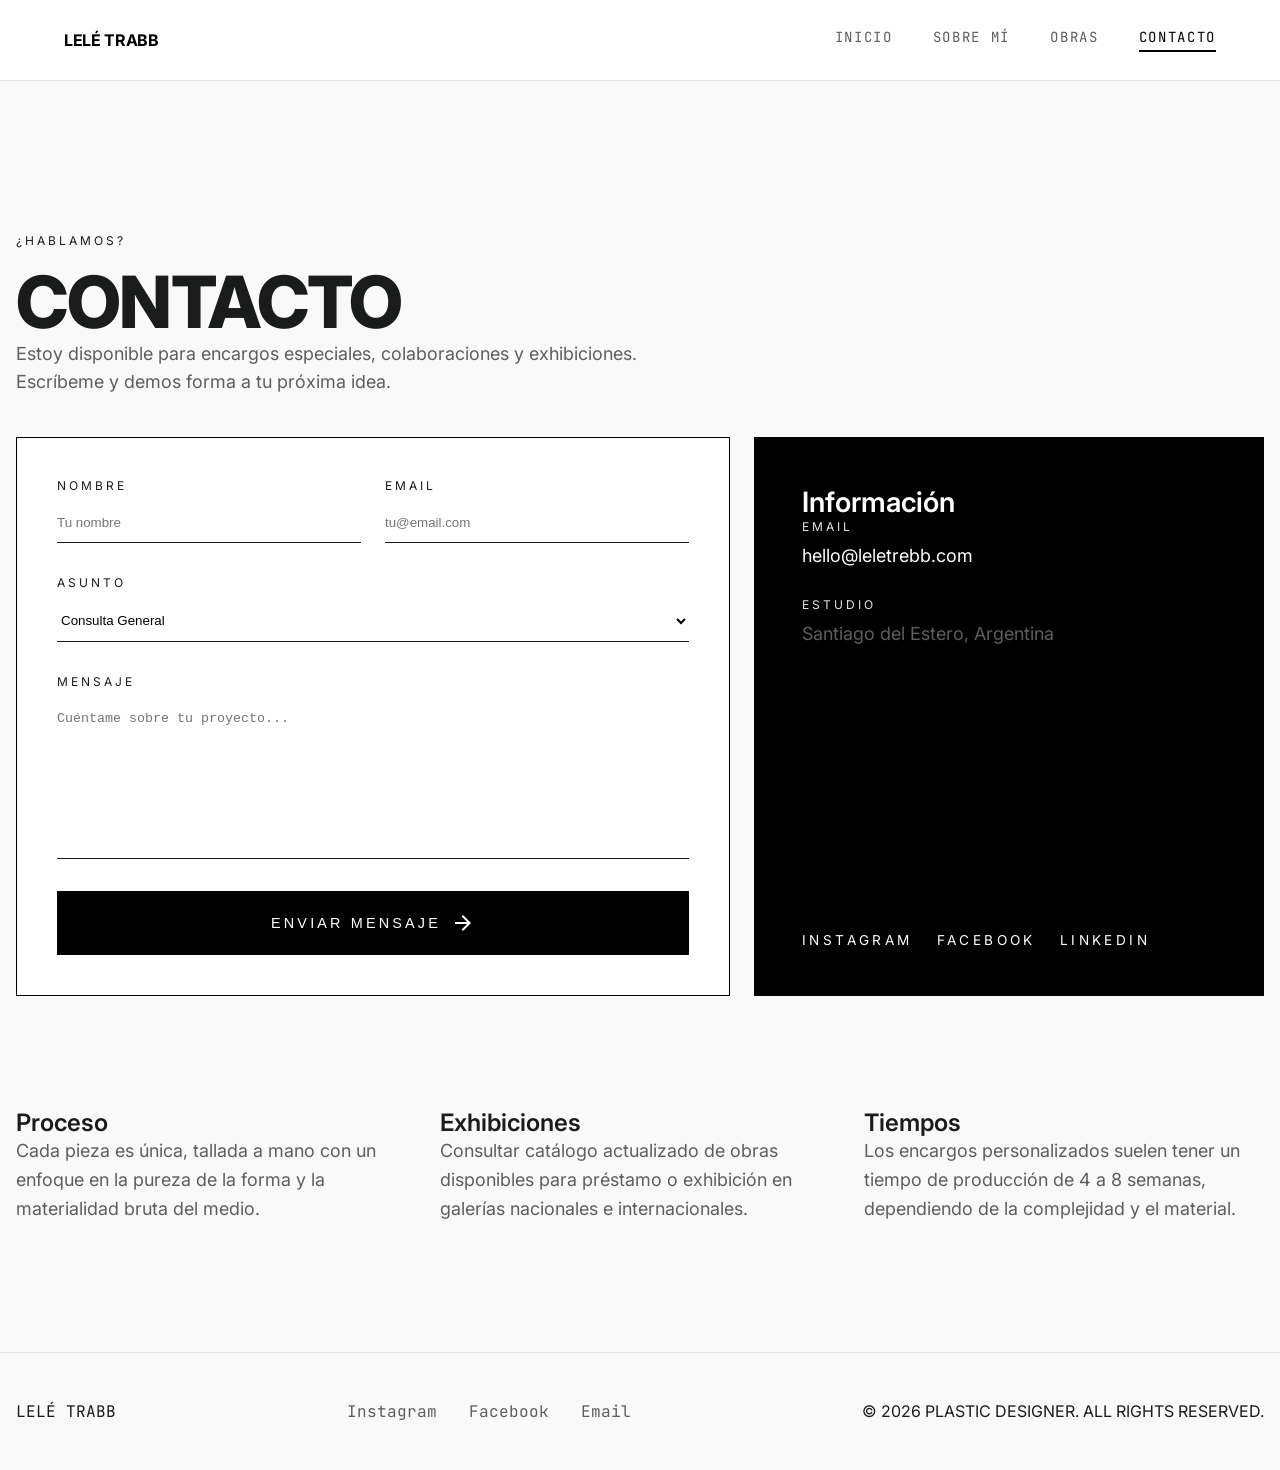
==== secciones/Contacto/contacto.html @ e39aac31 "Add files via upload" ====
<!DOCTYPE html>
<html lang="es">

<head>
  <meta charset="utf-8" />
  <meta name="viewport" content="width=device-width, initial-scale=1.0" />
  <title>Contacto | LELÉ TRABB - DISEÑADORA PLÁSTICA</title>
  <link
    href="https://fonts.googleapis.com/css2?family=JetBrains+Mono:wght@500&family=Inter:wght@400;600;700;800&display=swap"
    rel="stylesheet" />
  <link href="https://fonts.googleapis.com/css2?family=Material+Symbols+Outlined:wght,FILL@100..700,0..1&display=swap"
    rel="stylesheet" />
  <link rel="stylesheet" href="styleContacto.css" />
</head>

<body>
  <nav class="barra-navegacion">
    <div class="contenedor fila">
      <a class="logo" href="/index.html">LELÉ TRABB</a>
      
      <button class="menu-hamburguesa" aria-label="Abrir menú">
        <span></span>
        <span></span>
        <span></span>
      </button>

      <div class="menu">
        <a class="enlace-nav" href="/index.html" target="_blank">Inicio</a>
        <a class="enlace-nav" href="/secciones/SobreMi/sobremi.html" >Sobre Mí</a>
        <a class="enlace-nav" href="/secciones/Obras/obras.html" >Obras</a>
        <a class="enlace-nav activo" href="/secciones/Contacto/contacto.html" >Contacto</a>
      </div>
    </div>
  </nav>

  <main class="contenedor">
    <header class="encabezado">
      <span class="etiqueta">¿Hablamos?</span>
      <h1 class="titulo">CONTACTO</h1>
      <p class="parrafo-intro">Estoy disponible para encargos especiales, colaboraciones y exhibiciones. Escríbeme y
        demos forma a tu próxima idea.</p>
    </header>
    <section class="rejilla">
      <article class="tarjeta">
        <form class="formulario" id="formularioContacto">
          <div class="filas-dos">
            <label class="grupo">
              <span class="etiqueta-campo">Nombre</span>
              <input class="entrada" type="text" placeholder="Tu nombre" required>
            </label>
            <label class="grupo">
              <span class="etiqueta-campo">Email</span>
              <input class="entrada" type="email" placeholder="tu@email.com" required>
            </label>
          </div>
          <label class="grupo">
            <span class="etiqueta-campo">Asunto</span>
            <select class="seleccion">
              <option>Consulta General</option>
              <option>Nueva Obra / Comisión</option>
              <option>Prensa / Entrevista</option>
              <option>Colaboración</option>
            </select>
          </label>
          <label class="grupo">
            <span class="etiqueta-campo">Mensaje</span>
            <textarea class="area-texto" placeholder="Cuéntame sobre tu proyecto..." rows="4" required></textarea>
          </label>
          <button class="boton-enviar" type="submit">
            Enviar Mensaje
            <span class="material-symbols-outlined">arrow_forward</span>
          </button>
        </form>
      </article>
      <div class="tarjeta-negra">
        <div class="info-encabezado">
          <h2 class="subtitulo-info">Información</h2>
          <div class="detalle">
            <div>
              <span>Email</span>
              <a href="mailto:hello@leletrebb.com">hello@leletrebb.com</a>
            </div>
            <div>
              <span>Estudio</span>
              <p>Santiago del Estero, Argentina</p>
            </div>
          </div>
        </div>
        <div class="redes">
          <a href="#">Instagram</a>
          <a href="#">Facebook</a>
          <a href="#">LinkedIn</a>
        </div>
      </div>
    </section>
    <section class="seccion-secundaria">
      <div class="columnas">
        <div class="bloque">
          <h3 class="bloque-titulo">Proceso</h3>
          <p>Cada pieza es única, tallada a mano con un enfoque en la pureza de la forma y la materialidad bruta del
            medio.</p>
        </div>
        <div class="bloque">
          <h3 class="bloque-titulo">Exhibiciones</h3>
          <p>Consultar catálogo actualizado de obras disponibles para préstamo o exhibición en galerías nacionales e
            internacionales.</p>
        </div>
        <div class="bloque">
          <h3 class="bloque-titulo">Tiempos</h3>
          <p>Los encargos personalizados suelen tener un tiempo de producción de 4 a 8 semanas, dependiendo de la
            complejidad y el material.</p>
        </div>
      </div>
    </section>
  </main>
</body>

</html>

<footer class="footer">
    <div class="pie-contenido">
        <div class="pie-logo">LELÉ TRABB</div>
        <div class="pie-redes">
            <a class="enlace-red" href="#">Instagram</a>
            <a class="enlace-red" href="#">Facebook</a>
            <a class="enlace-red" href="#">Email</a>
        </div>
        <div class="pie-derechos">
            © 2026 PLASTIC DESIGNER. ALL RIGHTS RESERVED.
        </div>
    </div>
</footer>

<script>
  // Control de apertura y cierre del menú responsivo
  const botonHamburguesa = document.querySelector('.menu-hamburguesa');
  const panelMenu = document.querySelector('.menu');

  botonHamburguesa.addEventListener('click', () => {
    botonHamburguesa.classList.toggle('abierto');
    panelMenu.classList.toggle('desplegado');
  });

  // Micro-interaction for form submission
  document.getElementById('formularioContacto').addEventListener('submit', function (e) {
    e.preventDefault();
    const btn = this.querySelector('button');
    const originalText = btn.innerHTML;

    btn.disabled = true;
    btn.innerHTML = '<span class="material-symbols-outlined animate-spin">progress_activity</span> ENVIANDO...';

    setTimeout(() => {
      btn.innerHTML = 'MENSAJE ENVIADO';
      btn.style.background = '#16a34a';

      setTimeout(() => {
        btn.disabled = false;
        btn.innerHTML = originalText;
        btn.style.background = '';
        this.reset();
      }, 3000);
    }, 1500);
  });

  // Atmospheric parallax on visual card
  document.addEventListener('mousemove', (e) => {
    const visualCard = document.querySelector('.group img');
    if (visualCard) {
      const xAxis = (window.innerWidth / 2 - e.pageX) / 50;
      const yAxis = (window.innerHeight / 2 - e.pageY) / 50;
      visualCard.style.transform = `scale(1.1) translate(${xAxis}px, ${yAxis}px)`;
    }
  });
</script>
</body>

</html>
---- secciones/Contacto/styleContacto.css ----
:root {
    --blanco: #ffffff;
    --negro: #000000;
    --fondo: #f9f9f9;
    --texto: #1a1c1c;
    --gris-claro: #E5E5E5;
    --gris-medio: #5e5e5e;
    --gris-suave: #e2e2e2;
    --max: 1280px;
    /* Tipografía unificada */
    --font-sans: 'Inter', system-ui, -apple-system, 'Segoe UI', Roboto, 'Helvetica Neue', Arial, sans-serif;
    --font-mono: 'JetBrains Mono', ui-monospace, SFMono-Regular, monospace;
    --font-display: 'metropolis', var(--font-sans);
    --h1-mobile: 48px;
    --h1-desktop: 72px;
    --h2-mobile: 32px;
    --h2-desktop: 40px;
    --h3-mobile: 20px;
    --h3-desktop: 24px;
}

* {
    box-sizing: border-box;
    margin: 0;
    padding: 0
}

html {
    font-family: var(--font-sans);
    color: var(--texto);
    background: var(--fondo)
}

img {
    display: block;
    max-width: 100%
}

a {
    color: inherit;
    text-decoration: none
}

.contenedor,
#contenido-principal {
    max-width: var(--max);
    margin: 0 auto;
    padding: 80px 16px 128px
}

/* =====================
   Tipografía consistente
   ===================== */
h1,
.titulo,
.titulo-principal {
    font-family: var(--font-display);
    font-weight: 800;
    font-size: var(--h1-mobile);
    line-height: 1.05;
    letter-spacing: -0.02em;
}

h2,
.titulo-seccion,
.subtitulo-info {
    font-family: var(--font-display);
    font-weight: 700;
    font-size: var(--h2-mobile);
}

h3,
.titulo-obra,
.bloque-titulo,
.subtitulo-seccion {
    font-family: var(--font-display);
    font-weight: 600;
    font-size: var(--h3-mobile);
}

p,
.parrafo-intro,
.descripcion,
.detalle p {
    font-family: var(--font-sans);
    font-size: 18px;
    line-height: 1.6;
    color: var(--gris-medio);
}

@media(min-width:768px) {

    h1,
    .titulo,
    .titulo-principal {
        font-size: var(--h1-desktop);
    }

    h2,
    .titulo-seccion,
    .subtitulo-info {
        font-size: var(--h2-desktop);
    }

    h3,
    .titulo-obra,
    .bloque-titulo,
    .subtitulo-seccion {
        font-size: var(--h3-desktop);
    }
}

/* Barra navegación */
.barra-navegacion,
#encabezado {
    background: var(--blanco);
    border-bottom: 1px solid var(--gris-claro);
    position: sticky;
    top: 0;
    z-index: 50
}

.barra-navegacion .fila,
.encabezado-contenido {
    display: flex;
    justify-content: space-between;
    align-items: center;
    max-width: var(--max);
    margin: 0 auto;
    padding: 0 64px;
    height: 80px
}

.logo { 
    font-weight: 700; 
    font-size: 1rem; 
    color: var(--negro); 
    letter-spacing: -0.02em;
    text-decoration: none;
}

.menu,
#navegacion {
    display: none;
    gap: 40px
}

.enlace-nav {
    font-family: 'JetBrains Mono', monospace;
    font-size: 14px;
    color: var(--gris-medio);
    transition: color .25s;
    text-decoration: none;
    text-transform: uppercase;
    letter-spacing: 0.12em;
}

.enlace-nav:hover {
    color: var(--negro)
}

.enlace-nav.activo {
    color: var(--negro);
    border-bottom: 2px solid var(--negro);
    padding-bottom: 4px
}

/* ==========================================================================
   SISTEMA DE MENÚ HAMBURGUESA RESPONSIVO
   ========================================================================== */
.menu-hamburguesa {
    display: none;
    flex-direction: column;
    justify-content: space-between;
    width: 24px;
    height: 18px;
    background: transparent;
    border: none;
    cursor: pointer;
    z-index: 100;
    padding: 0;
}

.menu-hamburguesa span {
    width: 100%;
    height: 2px;
    background-color: var(--negro);
    transition: all 0.3s ease;
}

.menu-hamburguesa.abierto span:nth-child(1) {
    transform: translateY(8px) rotate(45deg);
}
.menu-hamburguesa.abierto span:nth-child(2) {
    opacity: 0;
}
.menu-hamburguesa.abierto span:nth-child(3) {
    transform: translateY(-8px) rotate(-45deg);
}

@media (max-width: 767px) {
    .barra-navegacion .fila {
        padding: 0 24px;
    }

    .menu-hamburguesa {
        display: flex;
    }

    .barra-navegacion .menu {
        display: flex !important;
        flex-direction: column;
        align-items: center;
        justify-content: center;
        gap: 32px;
        position: fixed;
        top: 80px;
        left: 0;
        width: 100%;
        height: calc(100vh - 80px);
        background-color: var(--blanco);
        border-top: 1px solid var(--gris-claro);
        opacity: 0;
        pointer-events: none;
        transform: translateY(-10px);
        transition: all 0.3s ease;
        z-index: 99;
    }

    .barra-navegacion .menu.desplegado {
        opacity: 1;
        pointer-events: auto;
        transform: translateY(0);
    }

    .enlace-nav {
        font-size: 18px;
    }
}

@media (min-width: 768px) {
    .menu {
        display: flex;
    }
}

/* ==========================================================================
   ESTRUCTURA DE LA PÁGINA DE CONTACTO
   ========================================================================== */
.encabezado {
    padding: 72px 0 40px;
}

.etiqueta {
    display: block;
    font-size: 0.75rem;
    letter-spacing: 0.25em;
    text-transform: uppercase;
    color: var(--texto-secundario);
    margin-bottom: 16px;
}

.parrafo-intro {
    max-width: 680px;
}

.rejilla {
    display: grid;
    grid-template-columns: 1fr;
    gap: 24px;
}

.tarjeta {
    background: var(--blanco);
    border: 1px solid var(--negro);
    padding: 40px;
}

.tarjeta-negra {
    background: var(--negro);
    color: var(--blanco);
    display: flex;
    flex-direction: column;
    justify-content: space-between;
    padding: 48px;
}

.formulario {
    display: grid;
    gap: 32px;
}

.filas-dos {
    display: grid;
    grid-template-columns: 1fr;
    gap: 24px;
}

.grupo {
    display: flex;
    flex-direction: column;
    gap: 10px;
}

.etiqueta-campo {
    font-size: 0.75rem;
    letter-spacing: 0.25em;
    text-transform: uppercase;
    color: var(--texto-secundario);
}

.entrada,
.area-texto,
.seleccion {
    border: none;
    border-bottom: 1px solid var(--texto);
    background: transparent;
    padding: 12px 0;
    outline: none;
}

.area-texto {
    resize: none;
    min-height: 160px;
}

.boton-enviar {
    width: 100%;
    background: var(--negro);
    color: var(--blanco);
    border: none;
    padding: 20px;
    font-size: 0.9rem;
    letter-spacing: 0.22em;
    text-transform: uppercase;
    cursor: pointer;
    display: flex;
    justify-content: center;
    align-items: center;
    gap: 10px;
    transition: background 0.2s ease;
}

.boton-enviar:hover {
    background: #2b2b2b;
}

.info-encabezado {
    margin-bottom: 30px;
}

.subtitulo-info {
    font-size: 1.75rem;
    font-weight: 600;
}

.detalle {
    display: grid;
    gap: 24px;
}

.detalle span {
    display: block;
    font-size: 0.75rem;
    letter-spacing: 0.25em;
    text-transform: uppercase;
    color: var(--gris-claro);
    margin-bottom: 6px;
}

.detalle a,
.detalle p {
    font-size: 1.125rem;
    line-height: 1.8;
}

.redes {
    display: flex;
    gap: 24px;
    flex-wrap: wrap;
}

.redes a {
    font-size: 0.85rem;
    letter-spacing: 0.25em;
    text-transform: uppercase;
    color: var(--blanco);
    transition: color 0.2s ease;
}

.redes a:hover {
    color: var(--gris-claro);
}

.seccion-secundaria {
    margin-top: 64px;
    padding-top: 48px;
    border-top: 1px solid var(--gris);
}

.columnas {
    display: grid;
    gap: 24px;
}

.animate-spin {
    animation: spin 1s linear infinite;
}

/* Footer */
.footer,
#pie-pagina {
    border-top: 1px solid var(--gris-claro)
}

.pie-contenido {
    justify-content: space-between;
    display: flex;
    align-items: center;
    gap: 24px;
    max-width: var(--max);
    margin: 0 auto;
    padding: 48px 16px
}

.pie-logo {
    font-family: 'JetBrains Mono', monospace;
    text-transform: uppercase
}

.pie-redes {
    display: flex;
    gap: 32px
}

.enlace-red {
    font-family: 'JetBrains Mono', monospace;
    color: var(--gris-medio)
}

@keyframes spin {
    from { transform: rotate(0deg); }
    to { transform: rotate(360deg); }
}

@media (min-width: 768px) {
    .rejilla { grid-template-columns: 7fr 5fr; }
    .filas-dos { grid-template-columns: 1fr 1fr; }
    .columnas { grid-template-columns: repeat(3, 1fr); }
}
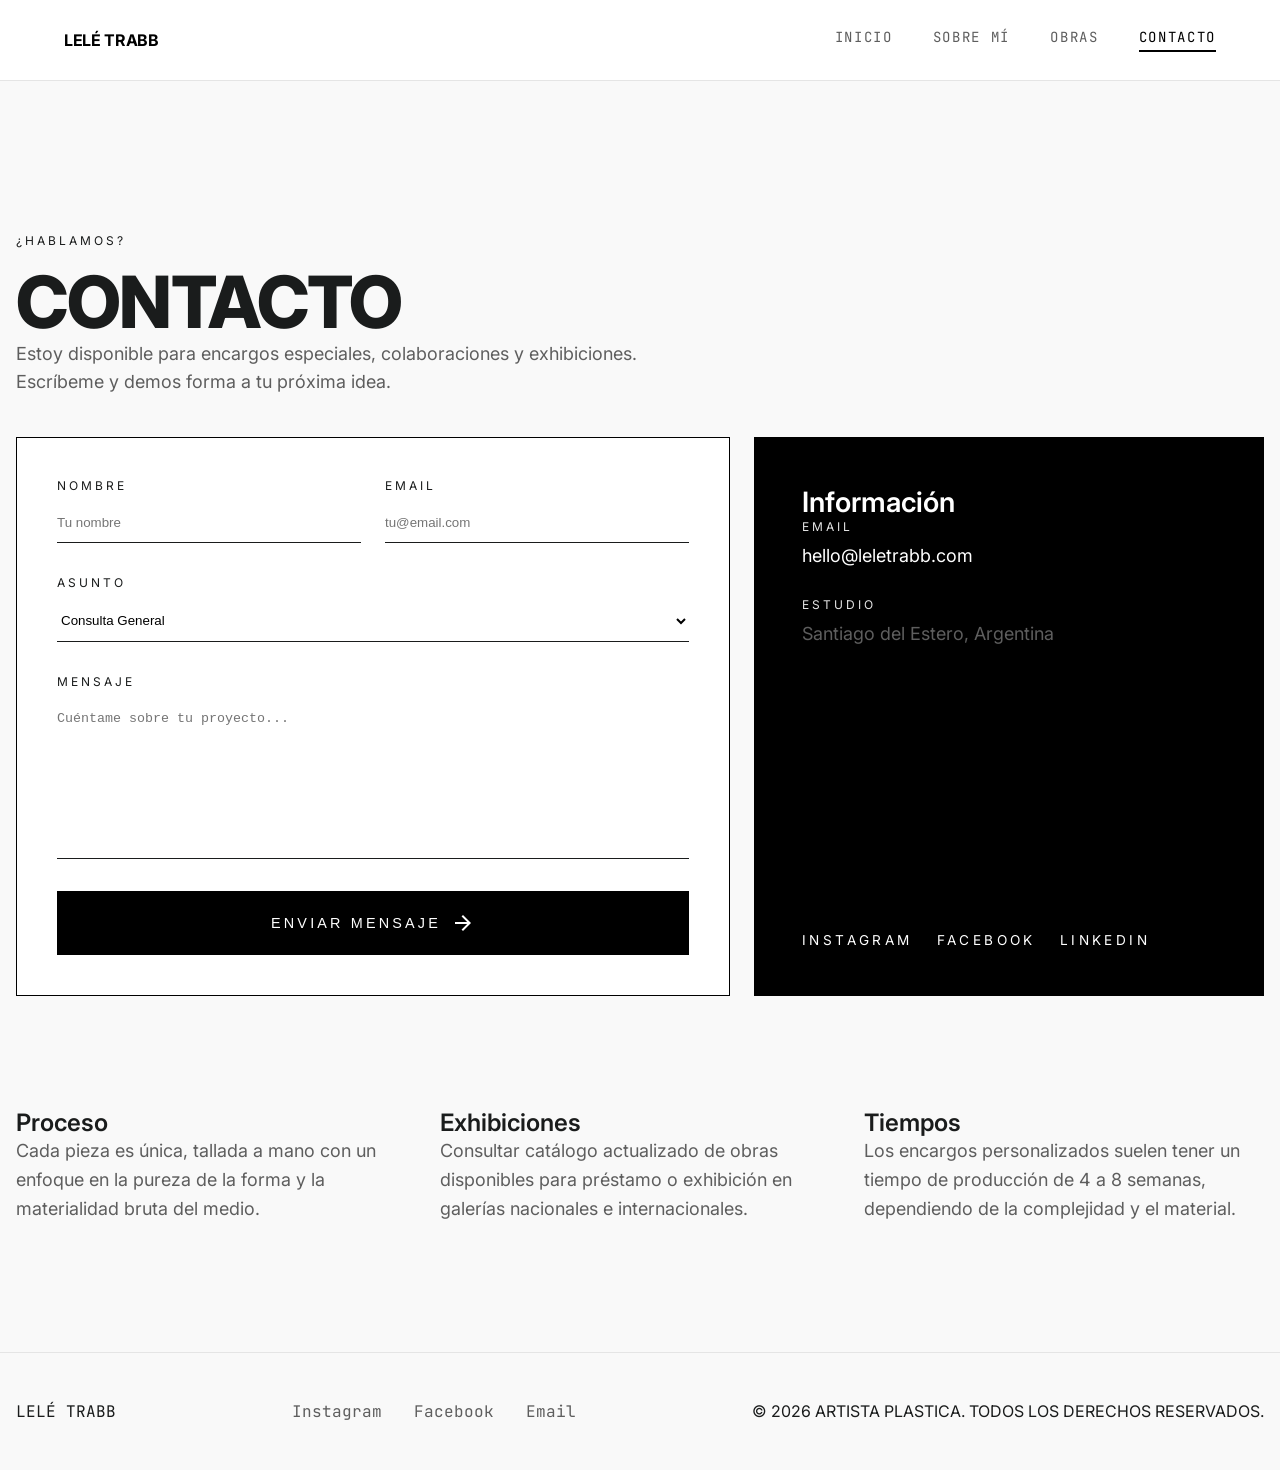
==== commit e13d2728: "Update contact email and footer text" ====
--- a/secciones/Contacto/contacto.html
+++ b/secciones/Contacto/contacto.html
@@ -78,7 +78,7 @@
           <div class="detalle">
             <div>
               <span>Email</span>
-              <a href="mailto:hello@leletrebb.com">hello@leletrebb.com</a>
+              <a href="mailto:hello@leletrebb.com">hello@leletrabb.com</a>
             </div>
             <div>
               <span>Estudio</span>
@@ -126,7 +126,7 @@
             <a class="enlace-red" href="#">Email</a>
         </div>
         <div class="pie-derechos">
-            © 2026 PLASTIC DESIGNER. ALL RIGHTS RESERVED.
+            © 2026 ARTISTA PLASTICA. TODOS LOS DERECHOS RESERVADOS.
         </div>
     </div>
 </footer>
@@ -175,4 +175,4 @@
 </script>
 </body>
 
-</html>+</html>
--- a/secciones/Contacto/styleContacto.css
+++ b/secciones/Contacto/styleContacto.css
@@ -131,10 +131,10 @@
     height: 80px
 }
 
-.logo { 
-    font-weight: 700; 
-    font-size: 1rem; 
-    color: var(--negro); 
+.logo {
+    font-weight: 700;
+    font-size: 1rem;
+    color: var(--negro);
     letter-spacing: -0.02em;
     text-decoration: none;
 }
@@ -191,9 +191,11 @@
 .menu-hamburguesa.abierto span:nth-child(1) {
     transform: translateY(8px) rotate(45deg);
 }
+
 .menu-hamburguesa.abierto span:nth-child(2) {
     opacity: 0;
 }
+
 .menu-hamburguesa.abierto span:nth-child(3) {
     transform: translateY(-8px) rotate(-45deg);
 }
@@ -439,12 +441,152 @@
 }
 
 @keyframes spin {
-    from { transform: rotate(0deg); }
-    to { transform: rotate(360deg); }
+    from {
+        transform: rotate(0deg);
+    }
+
+    to {
+        transform: rotate(360deg);
+    }
 }
 
 @media (min-width: 768px) {
-    .rejilla { grid-template-columns: 7fr 5fr; }
-    .filas-dos { grid-template-columns: 1fr 1fr; }
-    .columnas { grid-template-columns: repeat(3, 1fr); }
+    .rejilla {
+        grid-template-columns: 7fr 5fr;
+    }
+
+    .filas-dos {
+        grid-template-columns: 1fr 1fr;
+    }
+
+    .columnas {
+        grid-template-columns: repeat(3, 1fr);
+    }
+}
+
+/* ==========================================================================
+   RESPONSIVO MÓVIL — Contacto
+   ========================================================================== */
+@media (max-width: 767px) {
+
+    /* Contenedor */
+    .contenedor,
+    #contenido-principal {
+        padding: 48px 20px 64px;
+    }
+
+    /* Encabezado */
+    .encabezado {
+        padding: 40px 0 28px;
+    }
+
+    .titulo {
+        font-size: 36px;
+    }
+
+    .parrafo-intro {
+        font-size: 16px;
+    }
+
+    /* Formulario */
+    .tarjeta {
+        padding: 28px 20px;
+    }
+
+    .formulario {
+        gap: 24px;
+    }
+
+    .entrada,
+    .area-texto,
+    .seleccion {
+        font-size: 16px;
+        /* Evita el zoom automático en iOS */
+    }
+
+    .area-texto {
+        min-height: 120px;
+    }
+
+    .boton-enviar {
+        padding: 16px;
+        font-size: 0.85rem;
+    }
+
+    /* Tarjeta negra info */
+    .tarjeta-negra {
+        padding: 32px 20px;
+    }
+
+    .subtitulo-info {
+        font-size: 1.4rem;
+    }
+
+    .detalle a,
+    .detalle p {
+        font-size: 1rem;
+    }
+
+    .redes {
+        gap: 16px;
+    }
+
+    .redes a {
+        font-size: 0.75rem;
+    }
+
+    /* Sección secundaria (Proceso / Exhibiciones / Tiempos) */
+    .seccion-secundaria {
+        margin-top: 40px;
+        padding-top: 32px;
+    }
+
+    .columnas {
+        gap: 32px;
+    }
+
+    .bloque-titulo {
+        font-size: 18px;
+    }
+
+    .bloque p {
+        font-size: 15px;
+    }
+
+    /* Footer */
+    .pie-contenido {
+        flex-direction: column;
+        text-align: center;
+        gap: 16px;
+        padding: 32px 20px;
+    }
+
+    .pie-redes {
+        gap: 20px;
+    }
+
+    .pie-derechos {
+        font-size: 11px;
+    }
+}
+
+/* Pantallas muy pequeñas (iPhone SE, etc.) */
+@media (max-width: 430px) {
+
+    .contenedor,
+    #contenido-principal {
+        padding: 40px 16px 48px;
+    }
+
+    .titulo {
+        font-size: 30px;
+    }
+
+    .tarjeta {
+        padding: 24px 16px;
+    }
+
+    .tarjeta-negra {
+        padding: 28px 16px;
+    }
 }
